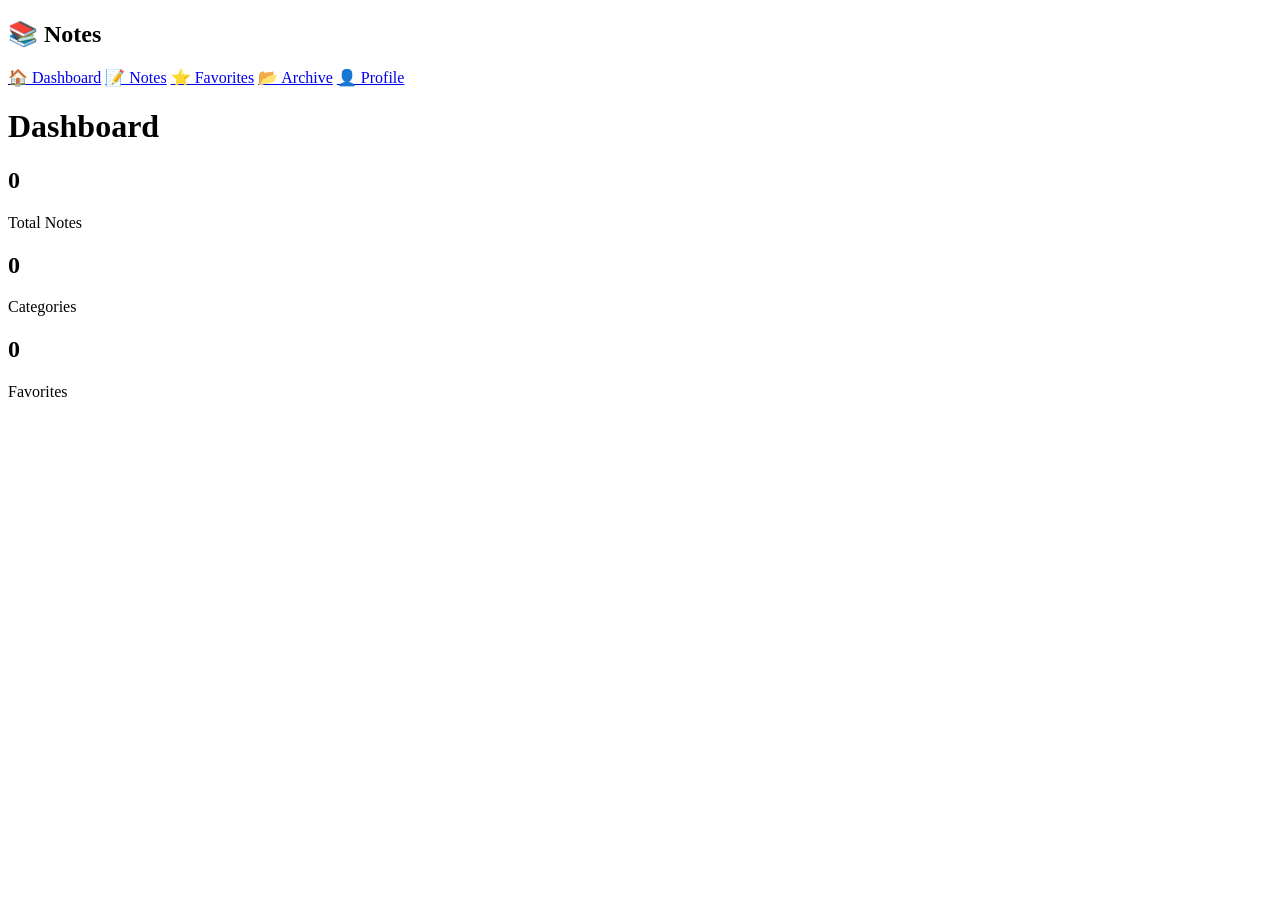
==== dashboard.html @ 7d5e3436 "Create initial dashboard HTML structure" ====
<!DOCTYPE html>
<html lang="en">
<head>
    <meta charset="UTF-8">
    <meta name="viewport" content="width=device-width, initial-scale=1.0">
    <title>Dashboard</title>

    <link rel="stylesheet" href="dashboard.css">
</head>
<body>

<div class="sidebar">

    <h2>📚 Notes</h2>

    <a href="dashboard.html">🏠 Dashboard</a>
    <a href="index.html">📝 Notes</a>
    <a href="favorites.html">⭐ Favorites</a>
    <a href="archive.html">📂 Archive</a>
    <a href="profile.html">👤 Profile</a>

</div>

<div class="main">

    <h1>Dashboard</h1>

    <div class="cards">

        <div class="card">
            <h2 id="totalNotes">0</h2>
            <p>Total Notes</p>
        </div>

        <div class="card">
            <h2 id="categories">0</h2>
            <p>Categories</p>
        </div>

        <div class="card">
            <h2 id="favorites">0</h2>
            <p>Favorites</p>
        </div>

    </div>

</div>

<script src="dashboard.js"></script>

</body>
</html>
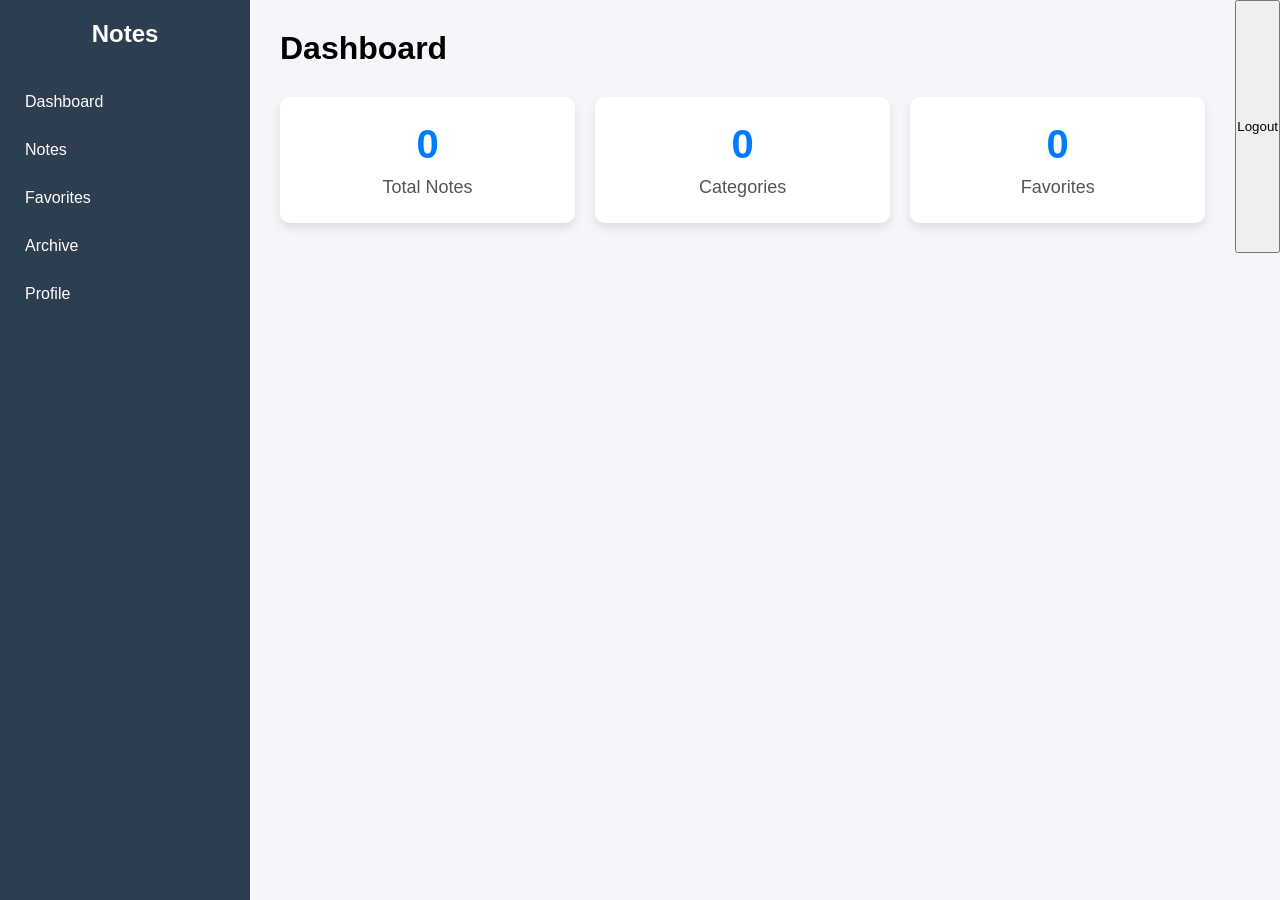
==== commit 374571e7: "Refactor sidebar links and add Logout button" ====
--- a/dashboard.html
+++ b/dashboard.html
@@ -11,13 +11,13 @@
 
 <div class="sidebar">
 
-    <h2>📚 Notes</h2>
+    <h2>Notes</h2>
 
-    <a href="dashboard.html">🏠 Dashboard</a>
-    <a href="index.html">📝 Notes</a>
-    <a href="favorites.html">⭐ Favorites</a>
-    <a href="archive.html">📂 Archive</a>
-    <a href="profile.html">👤 Profile</a>
+    <a href="dashboard.html">Dashboard</a>
+    <a href="index.html">Notes</a>
+    <a href="favorites.html">Favorites</a>
+    <a href="archive.html">Archive</a>
+    <a href="profile.html">Profile</a>
 
 </div>
 
@@ -50,3 +50,6 @@
 
 </body>
 </html>
+<button onclick="logout()">Logout</button>
+
+<script src="dashboard.js"></script>
--- a/dashboard.css
+++ b/dashboard.css
@@ -0,0 +1,83 @@
+*{
+    margin:0;
+    padding:0;
+    box-sizing:border-box;
+    font-family:Arial, sans-serif;
+}
+
+body{
+    display:flex;
+    background:#f4f6f9;
+}
+
+/* Sidebar */
+
+.sidebar{
+    width:250px;
+    height:100vh;
+    background:#2c3e50;
+    color:white;
+    position:fixed;
+    padding-top:20px;
+}
+
+.sidebar h2{
+    text-align:center;
+    margin-bottom:30px;
+}
+
+.sidebar a{
+    display:block;
+    color:white;
+    text-decoration:none;
+    padding:15px 25px;
+    transition:0.3s;
+}
+
+.sidebar a:hover{
+    background:#34495e;
+}
+
+/* Main Content */
+
+.main{
+    margin-left:250px;
+    width:100%;
+    padding:30px;
+}
+
+.main h1{
+    margin-bottom:30px;
+}
+
+/* Cards */
+
+.cards{
+    display:grid;
+    grid-template-columns:repeat(auto-fit,minmax(220px,1fr));
+    gap:20px;
+}
+
+.card{
+    background:white;
+    padding:25px;
+    border-radius:10px;
+    text-align:center;
+    box-shadow:0 5px 10px rgba(0,0,0,0.1);
+}
+
+.card h2{
+    font-size:40px;
+    color:#007bff;
+    margin-bottom:10px;
+}
+
+.card p{
+    color:#555;
+    font-size:18px;
+}
+
+.card:hover{
+    transform:translateY(-5px);
+    transition:0.3s;
+}
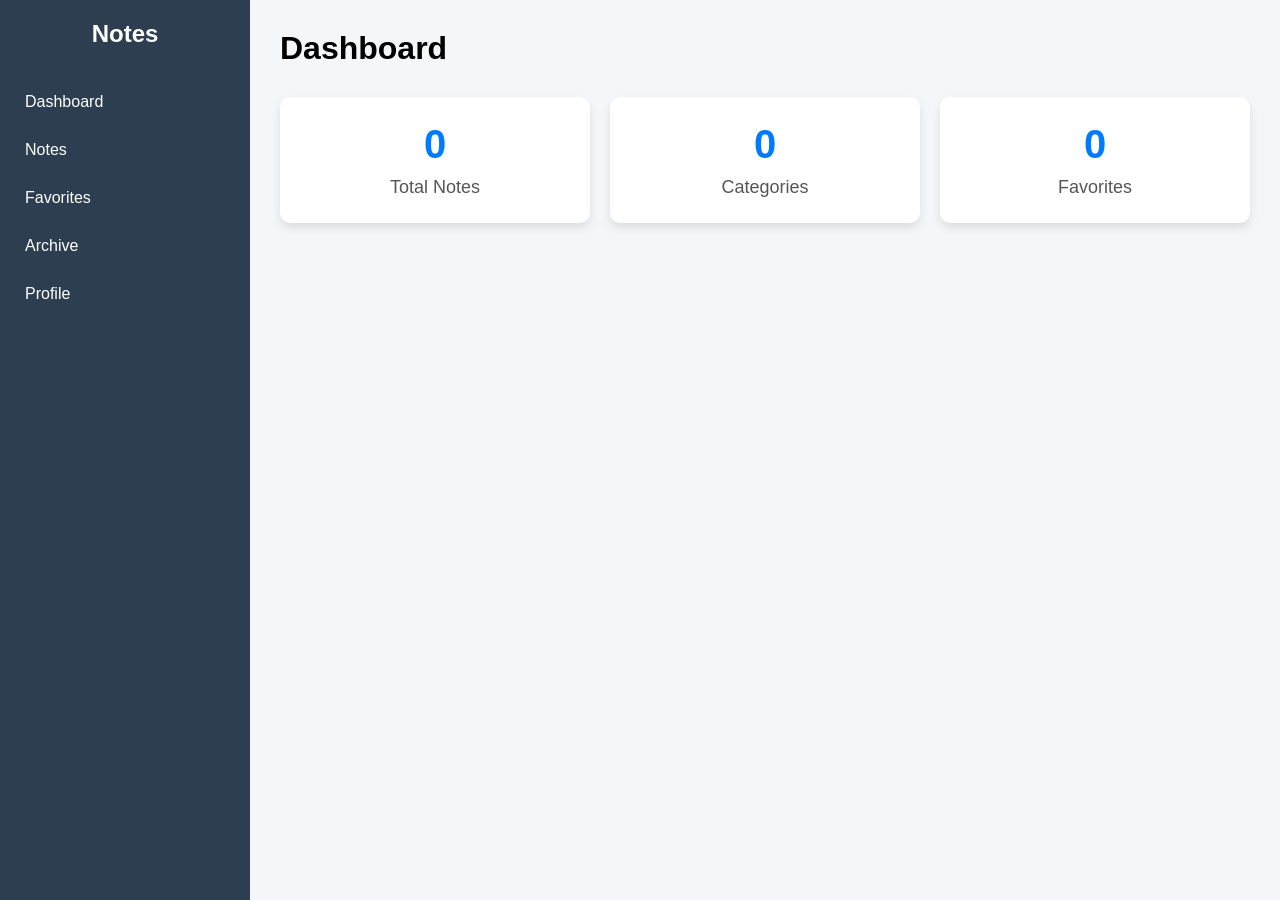
==== commit 9820e3da: "Fix formatting of sidebar links in dashboard.html" ====
--- a/dashboard.html
+++ b/dashboard.html
@@ -13,11 +13,11 @@
 
     <h2>Notes</h2>
 
-    <a href="dashboard.html">Dashboard</a>
-    <a href="index.html">Notes</a>
-    <a href="favorites.html">Favorites</a>
-    <a href="archive.html">Archive</a>
-    <a href="profile.html">Profile</a>
+    <a href="dashboard.html"> Dashboard</a>
+    <a href="index.html"> Notes</a>
+    <a href="favorites.html"> Favorites</a>
+    <a href="archive.html"> Archive</a>
+    <a href="profile.html"> Profile</a>
 
 </div>
 
@@ -50,6 +50,4 @@
 
 </body>
 </html>
-<button onclick="logout()">Logout</button>
 
-<script src="dashboard.js"></script>
